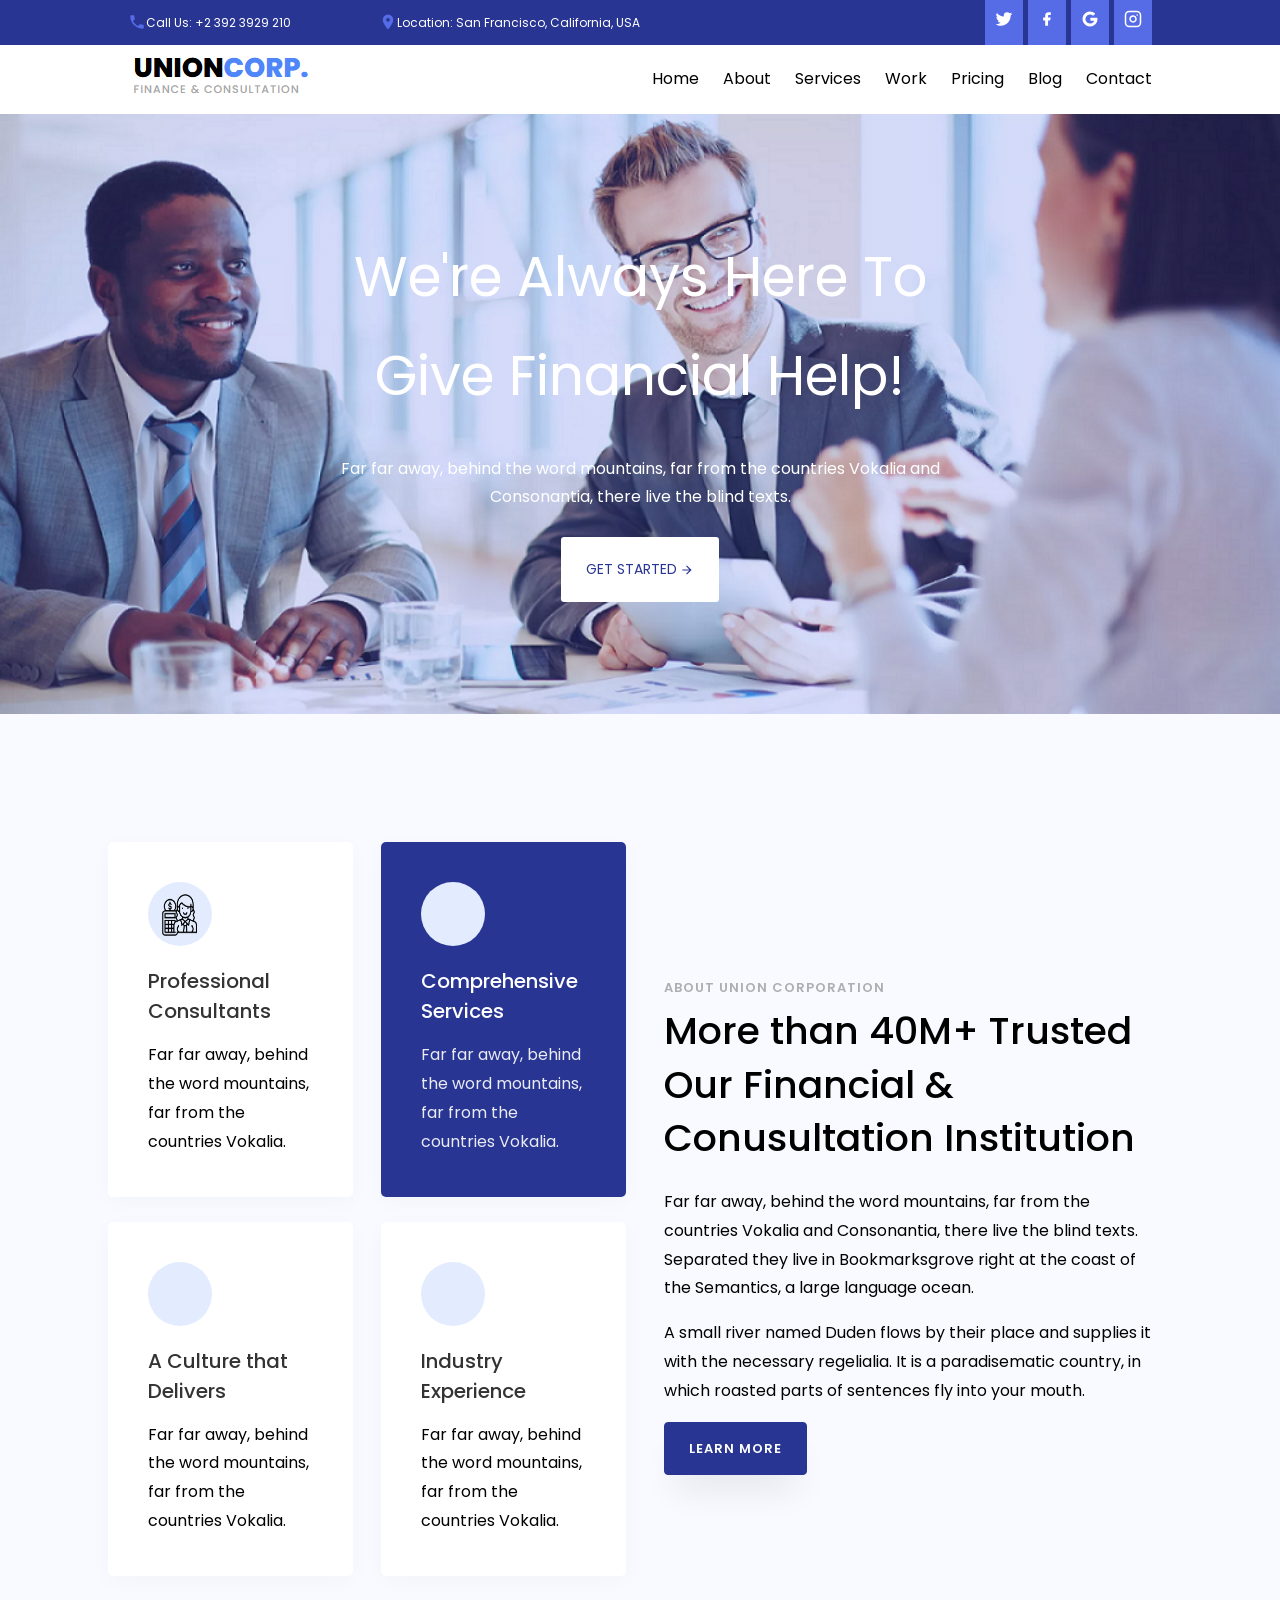
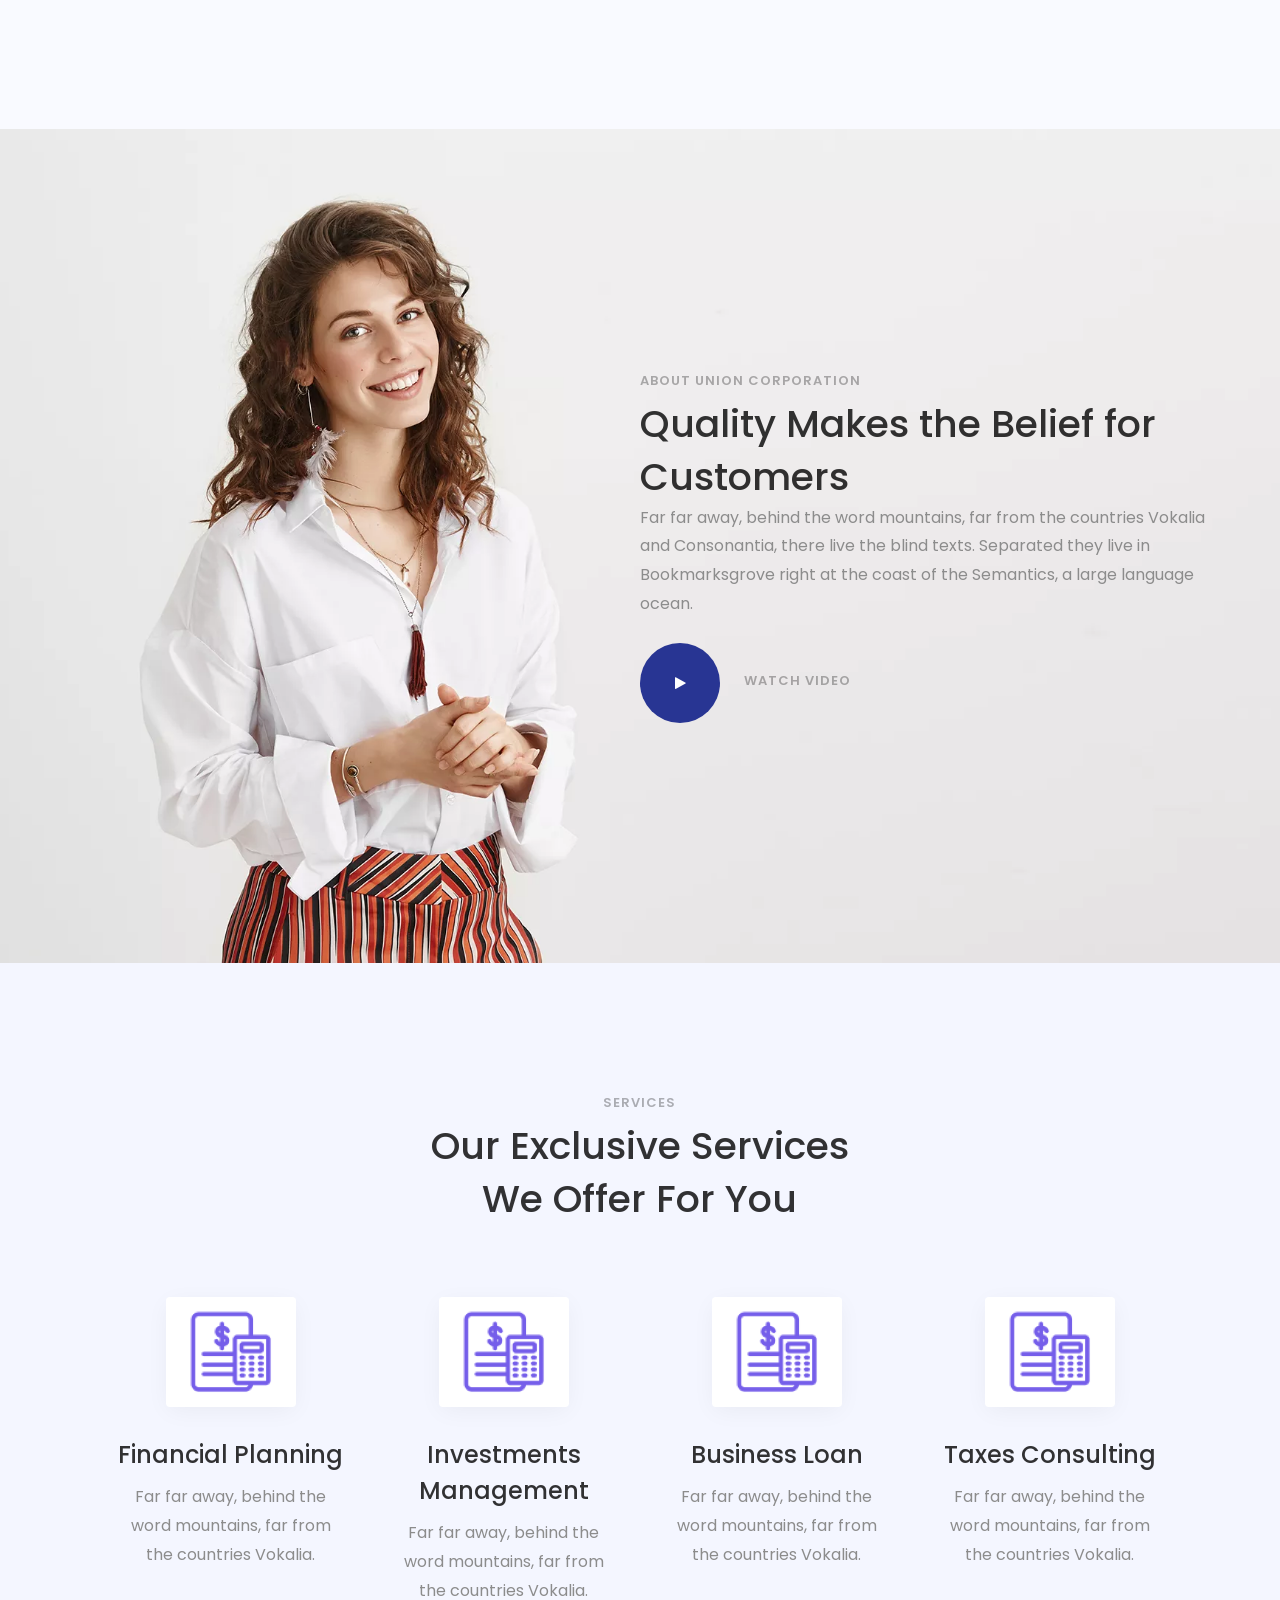
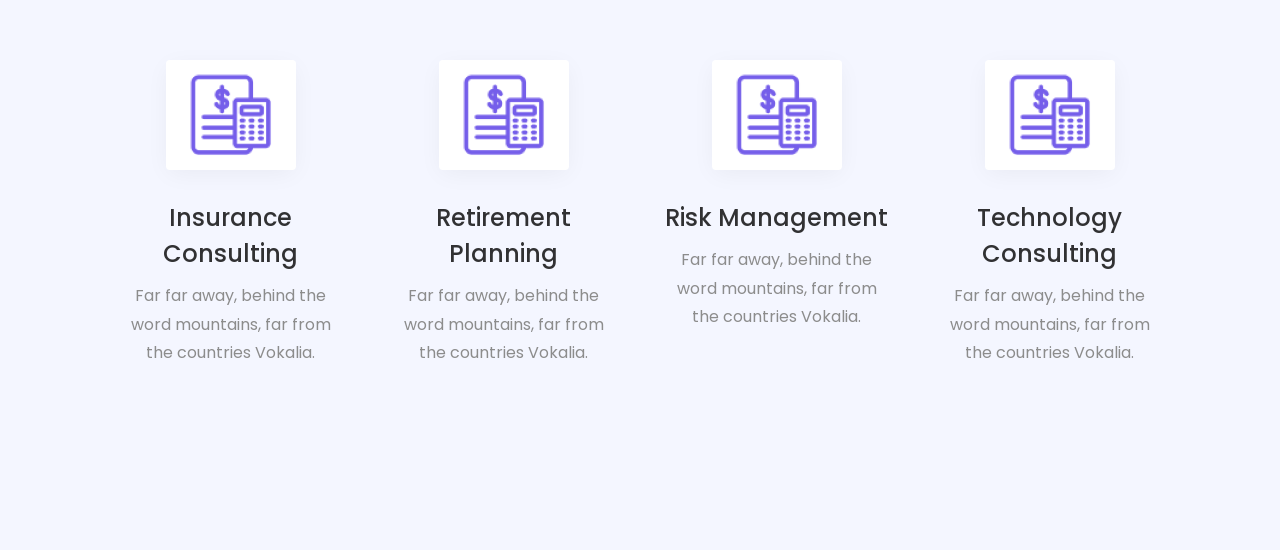
==== designs/index.html @ 739202b2 "Redesigning the css_project" ====
<!DOCTYPE html>
<html lang="en">
  <head>
    <meta charset="UTF-8" />
    <meta name="viewport" content="width=device-width, initial-scale=1.0" />
    <title>CSS Projects</title>
    <link rel="preconnect" href="https://fonts.googleapis.com" />
    <link rel="preconnect" href="https://fonts.gstatic.com" crossorigin />
    <link
      rel="stylesheet"
      href="https://cdnjs.cloudflare.com/ajax/libs/font-awesome/4.7.0/css/font-awesome.min.css" />
    <link
      href="https://fonts.googleapis.com/css2?family=Poppins:ital,wght@0,100;0,200;0,300;0,400;0,500;0,600;0,700;0,800;0,900;1,100;1,200;1,300;1,400;1,500;1,600;1,700;1,800;1,900&display=swap"
      rel="stylesheet" />

    <link rel="stylesheet" href="style.css" />
  </head>
  <body>
    <nav>
      <div class="top-nav">
        <div class="left">
          <span>
            <svg
              xmlns="http://www.w3.org/2000/svg"
              width="1.5em"
              height="1.5em"
              viewBox="0 0 24 24">
              <path
                fill="currentColor"
                d="M6.62 10.79c1.44 2.83 3.76 5.14 6.59 6.59l2.2-2.2c.27-.27.67-.36 1.02-.24c1.12.37 2.33.57 3.57.57c.55 0 1 .45 1 1V20c0 .55-.45 1-1 1c-9.39 0-17-7.61-17-17c0-.55.45-1 1-1h3.5c.55 0 1 .45 1 1c0 1.25.2 2.45.57 3.57c.11.35.03.74-.25 1.02z" />
            </svg>
            <span> Call Us: +2 392 3929 210</span>
          </span>
          <span>
            <svg
              xmlns="http://www.w3.org/2000/svg"
              width="1.5em"
              height="1.5em"
              viewBox="0 0 24 24">
              <path
                fill="currentColor"
                d="M12 11.5A2.5 2.5 0 0 1 9.5 9A2.5 2.5 0 0 1 12 6.5A2.5 2.5 0 0 1 14.5 9a2.5 2.5 0 0 1-2.5 2.5M12 2a7 7 0 0 0-7 7c0 5.25 7 13 7 13s7-7.75 7-13a7 7 0 0 0-7-7" />
            </svg>
            <span> Location: San Francisco, California, USA </span>
          </span>
        </div>
        <div class="right">
          <a href="">
            <svg
              xmlns="http://www.w3.org/2000/svg"
              width="1.5em"
              height="1.5em"
              viewBox="0 0 20 20">
              <path
                fill="currentColor"
                d="M17.316 6.246q.011.244.011.488c0 4.99-3.797 10.742-10.74 10.742c-2.133 0-4.116-.625-5.787-1.697a7.58 7.58 0 0 0 5.588-1.562a3.78 3.78 0 0 1-3.526-2.621a3.86 3.86 0 0 0 1.705-.065a3.78 3.78 0 0 1-3.028-3.703v-.047a3.8 3.8 0 0 0 1.71.473a3.775 3.775 0 0 1-1.168-5.041a10.72 10.72 0 0 0 7.781 3.945a3.8 3.8 0 0 1-.097-.861a3.773 3.773 0 0 1 3.774-3.773a3.77 3.77 0 0 1 2.756 1.191a7.6 7.6 0 0 0 2.397-.916a3.8 3.8 0 0 1-1.66 2.088a7.6 7.6 0 0 0 2.168-.594a7.6 7.6 0 0 1-1.884 1.953" />
            </svg>
          </a>
          <a href=""
            ><svg
              xmlns="http://www.w3.org/2000/svg"
              width="1.5em"
              height="1.5em"
              viewBox="0 0 24 24">
              <path
                fill="currentColor"
                d="M14.2 2.875A4.625 4.625 0 0 0 9.575 7.5v2.575H7.1c-.124 0-.225.1-.225.225v3.4c0 .124.1.225.225.225h2.475V20.9c0 .124.1.225.225.225h3.4c.124 0 .225-.1.225-.225v-6.975h2.497c.103 0 .193-.07.218-.17l.85-3.4a.225.225 0 0 0-.218-.28h-3.347V7.5a.775.775 0 0 1 .775-.775h2.6c.124 0 .225-.1.225-.225V3.1c0-.124-.1-.225-.225-.225z" />
            </svg>
          </a>
          <a href="">
            <svg
              xmlns="http://www.w3.org/2000/svg"
              width="1.5em"
              height="1.5em"
              viewBox="0 0 24 24">
              <path
                fill="currentColor"
                d="M21.999 12.044a9.8 9.8 0 0 1-1.323 5.002a9.8 9.8 0 0 1-3.682 3.628a9.97 9.97 0 0 1-4.951 1.348a10 10 0 0 1-4.972-1.36a10.03 10.03 0 0 1-3.64-3.656A10 10 0 0 1 2 12.044c0-1.758.465-3.485 1.345-5.006a10.03 10.03 0 0 1 3.64-3.656a10 10 0 0 1 4.971-1.36c2.407.01 4.73.886 6.545 2.47a.657.657 0 0 1 0 .96l-1.852 1.856a.656.656 0 0 1-.872 0a6.04 6.04 0 0 0-3.734-1.413a6.04 6.04 0 0 0-5.264 3.053a6.14 6.14 0 0 0-.872 3.096a6.1 6.1 0 0 0 .829 3.042a6.04 6.04 0 0 0 5.306 3.01a6.06 6.06 0 0 0 3.036-.82a6.25 6.25 0 0 0 2.605-3.075h-4.564a.645.645 0 0 1-.646-.658v-2.578a.636.636 0 0 1 .646-.647h8.148a.645.645 0 0 1 .646.539q.096.59.086 1.187" />
            </svg>
          </a>
          <a href="">
            <svg
              xmlns="http://www.w3.org/2000/svg"
              width="1.5em"
              height="1.5em"
              viewBox="0 0 24 24">
              <g
                fill="none"
                stroke="currentColor"
                stroke-linecap="round"
                stroke-linejoin="round"
                stroke-width="2">
                <rect width="20" height="20" x="2" y="2" rx="5" ry="5" />
                <path
                  d="M16 11.37A4 4 0 1 1 12.63 8A4 4 0 0 1 16 11.37m1.5-4.87h.01" />
              </g>
            </svg>
          </a>
        </div>
      </div>
      <div class="bottom-nav">
        <div class="left">
          <img src="finance.png" alt="" />
        </div>
        <div class="rigt">
          <a href="">Home</a>
          <a href="">About</a>
          <a href="">Services</a>
          <a href="">Work</a>
          <a href="">Pricing</a>
          <a href="">Blog</a>
          <a href="">Contact</a>
        </div>
      </div>
    </nav>
    <header>
      <div>
        <h1>
          We're Always Here To <br />
          Give Financial Help!
        </h1>
        <p>
          Far far away, behind the word mountains, far from the countries
          Vokalia and <br />
          Consonantia, there live the blind texts.
        </p>
        <a href="">
          <span>GET STARTED</span>
          <svg
            xmlns="http://www.w3.org/2000/svg"
            width="1em"
            height="1em"
            viewBox="0 0 24 24">
            <path
              fill="currentColor"
              d="M4 11v2h12l-5.5 5.5l1.42 1.42L19.84 12l-7.92-7.92L10.5 5.5L16 11z" />
          </svg>
        </a>
      </div>
    </header>

    <section class="section-1">
      <div class="container">
        <div class="row-section-1">
          <div class="left-container">
            <div class="left-row">
              <div class="services-wrap">
                <div class="services">
                  <div class="icon">
                    <span class="accountant">
                      <img src="./accountant.png" alt="" />
                    </span>
                  </div>
                  <div class="text">
                    <h2>Professional Consultants</h2>
                    <p>
                      Far far away, behind the word mountains, far from the
                      countries Vokalia.
                    </p>
                  </div>
                </div>
              </div>
              <div class="services-wrap">
                <div class="services">
                  <div class="icon">
                    <span class="accountant"></span>
                  </div>
                  <div class="text">
                    <h2>Comprehensive Services</h2>
                    <p>
                      Far far away, behind the word mountains, far from the
                      countries Vokalia.
                    </p>
                  </div>
                </div>
              </div>
              <div class="services-wrap">
                <div class="services">
                  <div class="icon">
                    <span class="accountant"></span>
                  </div>
                  <div class="text">
                    <h2>A Culture that Delivers</h2>
                    <p>
                      Far far away, behind the word mountains, far from the
                      countries Vokalia.
                    </p>
                  </div>
                </div>
              </div>

              <div class="services-wrap">
                <div class="services">
                  <div class="icon">
                    <span class="accountant"></span>
                  </div>
                  <div class="text">
                    <h2>Industry Experience</h2>
                    <p>
                      Far far away, behind the word mountains, far from the
                      countries Vokalia.
                    </p>
                  </div>
                </div>
              </div>
            </div>
          </div>
          <div class="right-container">
            <div class="heading-section-1">
              <span class="subheading"> About Union Corporation </span>
              <h2>
                More than 40M+ Trusted Our Financial & Conusultation Institution
              </h2>
              <p>
                Far far away, behind the word mountains, far from the countries
                Vokalia and Consonantia, there live the blind texts. Separated
                they live in Bookmarksgrove right at the coast of the Semantics,
                a large language ocean.
              </p>
              <p>
                A small river named Duden flows by their place and supplies it
                with the necessary regelialia. It is a paradisematic country, in
                which roasted parts of sentences fly into your mouth.
              </p>
              <p class="mt-4">
                <a class="btn" href="">Learn More</a>
              </p>
            </div>
          </div>
        </div>
      </div>
    </section>

    <section class="section-2" style="background-image: url('./bg_4.jpg.webp')">
      <div class="container">
        <div class="row-section-2">
          <div class="heading-section-2">
            <span>About Union Corporation</span>
            <h2>Quality Makes the Belief for Customers</h2>
            <p>
              Far far away, behind the word mountains, far from the countries
              Vokalia and Consonantia, there live the blind texts. Separated
              they live in Bookmarksgrove right at the coast of the Semantics, a
              large language ocean.
            </p>
            <a href="#">
              <div class="icon">
                <span class="fa fa-play"> </span>
              </div>
              <div class="text ps-4">
                <span>Watch Video</span>
              </div>
            </a>
          </div>
        </div>
      </div>
    </section>

    <section class="section-3">
      <div class="container">
        <div class="row-section-3-up">
          <div class="heading-section-3">
            <span class="subheading">Services</span>
            <h2>Our Exclusive Services We Offer For You</h2>
          </div>
        </div>
        <div class="row-section-3-down">
          <div class="row-div">
            <div class="flow-wrap">
              <div class="icon">
                <span class="flaticon-accounting">
                  <img src="./budget_6623087.png" alt="" />
                </span>
              </div>
              <div class="text">
                <h2>Financial Planning</h2>
                <p>
                  Far far away, behind the word mountains, far from the
                  countries Vokalia.
                </p>
              </div>
            </div>
          </div>

          <div class="row-div">
            <div class="flow-wrap">
              <div class="icon">
                <span class="flaticon-accounting">
                  <img src="./budget_6623087.png" alt="" />
                </span>
              </div>
              <div class="text">
                <h2>Investments Management</h2>
                <p>
                  Far far away, behind the word mountains, far from the
                  countries Vokalia.
                </p>
              </div>
            </div>
          </div>

          <div class="row-div">
            <div class="flow-wrap">
              <div class="icon">
                <span class="flaticon-accounting">
                  <img src="./budget_6623087.png" alt="" />
                </span>
              </div>
              <div class="text">
                <h2>Business Loan</h2>
                <p>
                  Far far away, behind the word mountains, far from the
                  countries Vokalia.
                </p>
              </div>
            </div>
          </div>

          <div class="row-div">
            <div class="flow-wrap">
              <div class="icon">
                <span class="flaticon-accounting">
                  <img src="./budget_6623087.png" alt="" />
                </span>
              </div>
              <div class="text">
                <h2>Taxes Consulting</h2>
                <p>
                  Far far away, behind the word mountains, far from the
                  countries Vokalia.
                </p>
              </div>
            </div>
          </div>

          <div class="row-div">
            <div class="flow-wrap">
              <div class="icon">
                <span class="flaticon-accounting">
                  <img src="./budget_6623087.png" alt="" />
                </span>
              </div>
              <div class="text">
                <h2>Insurance Consulting</h2>
                <p>
                  Far far away, behind the word mountains, far from the
                  countries Vokalia.
                </p>
              </div>
            </div>
          </div>

          <div class="row-div">
            <div class="flow-wrap">
              <div class="icon">
                <span class="flaticon-accounting">
                  <img src="./budget_6623087.png" alt="" />
                </span>
              </div>
              <div class="text">
                <h2>Retirement Planning</h2>
                <p>
                  Far far away, behind the word mountains, far from the
                  countries Vokalia.
                </p>
              </div>
            </div>
          </div>

          <div class="row-div">
            <div class="flow-wrap">
              <div class="icon">
                <span class="flaticon-accounting">
                  <img src="./budget_6623087.png" alt="" />
                </span>
              </div>
              <div class="text">
                <h2>Risk Management</h2>
                <p>
                  Far far away, behind the word mountains, far from the
                  countries Vokalia.
                </p>
              </div>
            </div>
          </div>

          <div class="row-div">
            <div class="flow-wrap">
              <div class="icon">
                <span class="flaticon-accounting">
                  <img src="./budget_6623087.png" alt="" />
                </span>
              </div>
              <div class="text">
                <h2>Technology Consulting</h2>
                <p>
                  Far far away, behind the word mountains, far from the
                  countries Vokalia.
                </p>
              </div>
            </div>
          </div>
        </div>
      </div>
    </section>
  </body>
</html>
---- designs/style.css ----
:root {
  --primary-color: #283593;
  --white-color: #fff;
  --secondary-color: rgb(86, 108, 231);
  --light-color: rgba(255, 255, 255, 0.9);
}

* {
  padding: 0px;
  margin: 0px;
  box-sizing: border-box;
}

body {
  font-family: 'Poppins', sans-serif;
  /* background: #f9faff; */
  font-size: 16px;
  line-height: 1.8;
  font-weight: 400;
}

.top-nav {
  background-color: var(--primary-color);
  color: var(--white-color);
  padding-top: 20px;
  padding: 0px 10%;
  display: flex;
  align-items: center;
  font-size: 12px;
  justify-content: space-between;
}

.top-nav a {
  color: var(--white-color);
  background-color: var(--secondary-color);
  padding: 10px;
  margin-left: 5px;
}

.top-nav .left,
.top-nav .right {
  flex: 1;
}

.top-nav span {
  display: flex;
  align-items: center;
}

.top-nav .left {
  display: flex;
  align-items: center;
  justify-content: space-between;
}

.top-nav .left span svg {
  color: var(--secondary-color);
}

.top-nav .right {
  display: flex;
  justify-content: right;
}

.bottom-nav {
  display: flex;
  align-items: center;
  justify-content: space-between;
  padding: 0px 10%;
}

.bottom-nav a {
  text-decoration: none;
  color: black;
  margin-left: 20px;
  display: inline-block;
  transition: all 0.3s ease-out;
}

.bottom-nav a:hover {
  color: var(--secondary-color);
  transform: rotate(6deg);
}

header {
  background-image: linear-gradient(
      rgba(86, 108, 231, 0.25),
      rgba(86, 108, 231, 0.25)
    ),
    url(./bg.png);
  background-size: cover;
  background-repeat: no-repeat;
  background-position: center;
  height: 600px;
  display: flex;
  align-items: center;
  justify-content: center;
}

header div {
  text-align: center;
  color: var(--white-color);
}

header div h1 {
  font-size: 55px;
  font-weight: 400;
}

header div p {
  margin-top: 30px;
  margin-bottom: 25px;
}

header div a {
  background-color: var(--white-color);
  text-decoration: none;
  color: var(--primary-color);
  padding: 20px 25px;
  display: inline-flex;
  align-items: center;
  font-size: 14px;
  border-radius: 3px;
  gap: 3px;
  justify-content: center;
}

/*Global Styles*/
.container {
  width: 100%;
  max-width: 1140px;
  margin-right: auto;
  margin-left: auto;
}

/*--------------------SECTION 2------------------------------*/

.section-1 {
  padding: 8em 0;
  position: relative;
  width: 100%;
  overflow-x: hidden;
  background-color: #f9faff;
}

/* Container here specified in the global Styles */

.row-section-1 {
  display: flex;
  flex-wrap: wrap;
  /* justify-content: space-between; */
  margin-top: 0;
  margin-right: 1.5rem;
  margin-left: 1.5rem;
}

.right-container {
  display: flex;
  /* flex: 1; */
  flex: 0 0 auto;
  width: 50%;
  align-items: center;
  padding-right: 1.5rem;
  padding-left: 1.5rem;
  margin-top: 1.5rem;
}

.heading-section-1 {
  padding-top: 3rem;
  padding-bottom: 3rem;
  margin-top: 3rem;
  margin-bottom: 3rem;
}

.heading-section-1 .subheading {
  font-size: 13px;
  display: block;
  margin-bottom: 5px;
  color: rgba(0, 0, 0, 0.3);
  font-weight: 600;
  text-transform: uppercase;
  letter-spacing: 1px;
}

.heading-section-1 h2 {
  font-size: 38px;
  font-weight: 500;
  line-height: 1.4;
  margin-bottom: 1.5rem;
}

.heading-section-1 p {
  margin-top: 0;
  margin-bottom: 1rem;
}

.heading-section-1 p .mt-4 {
  margin-bottom: 1rem;
  margin-top: 1.5rem;
}

.btn {
  background: var(--primary-color);
  border: 1px solid var(--primary-color);
  color: var(--white-color);
  cursor: pointer;
  border-radius: 4px;
  box-shadow: 0px 24px 36px -11px rgba(0, 0, 0, 0.09);
  font-size: 13px;
  font-weight: 600;
  text-transform: uppercase;
  letter-spacing: 1px;
  padding-top: 1rem;
  padding-bottom: 1rem;
  padding-right: 1.5rem;
  padding-left: 1.5rem;
  display: inline-block;
  line-height: 1.5;
  text-align: center;
  text-decoration: none;
  vertical-align: middle;
  transition: color 0.15s ease-in-out, background-color 0.15s ease-in-out,
    border-color 0.15s ease-in-out, box-shadow 0.15s ease-in-out,
    -webkit-box-shadow 0.15s ease-in-out;
}

.btn:hover {
  text-decoration: none;
  outline: none;
  box-shadow: none;
}

.left-container {
  flex: 0 0 auto;
  width: 50%;
  /* flex: 1; */
  transition-delay: 0.1s;
  opacity: 1;
  transform: translateZ(0);
  transition-duration: 1s;
  transition-timing-function: ease;
  transition-property: opacity, transform;
  align-items: stretch;
  display: flex;
}

.left-row {
  display: flex;
  flex-wrap: wrap;
}

.services-wrap {
  position: relative;
  margin-bottom: 25px;
  flex: 0 0 auto;
  width: 50%;
  align-items: stretch;
  display: flex;
  max-width: 100%;
  padding-right: 0.9rem;
  padding-left: 0.9rem;
  margin-top: 0px;
}

.services-wrap .services {
  padding: 40px;
  display: block;
  width: 100%;
  margin-bottom: 0px;
  border-radius: 5px;
  box-shadow: 0px 5px 25px -2px rgba(0, 0, 0, 0.03);
  background: var(--white-color);
  transition: all 0.3s ease;
}

.row-section-1 .services-wrap:nth-child(2) .services {
  background: var(--primary-color);
}

.row-section-1 .services-wrap:nth-child(2) .services .text {
  color: var(--light-color);
}

.row-section-1 .services-wrap:nth-child(2) .services .text h2 {
  color: var(--white-color);
}

/*============The Hover Effects=================*/
.services-wrap .services:hover {
  background: var(--primary-color);
  box-shadow: 0px 5px 25px -2px rgba(0, 0, 0, 0.18);
}

.services:hover .text {
  color: var(--light-color);
}

.services:hover .text h2 {
  color: var(--white-color) !important;
}

.services-wrap .services .icon span img {
  position: absolute;
  font-size: 40px;
  width: 45px;
  height: 45px;
  top: 50%;
  left: 50%;
  transform: translate(-50%, -50%);
}

.services-wrap .services .icon {
  margin-bottom: 20px;
  width: 64px;
  height: 64px;
  border-radius: 50%;
  background: #e3ecfe;
  position: relative;
  margin-left: 0;
}

.services .icon {
  margin: 0 auto;
}

.services .text {
  width: 100%;
}

.services-wrap .services .text h2 {
  font-size: 20px;
  font-weight: 500;
  font-family: 'Poppins', Arial, sans-serif;
  margin-bottom: 15px;
  line-height: 1.5;
  color: rgba(0, 0, 0, 0.8);
}

/*----------------------SECTION-2-------------------------------------*/
.section-2 {
  background-size: cover;
  background-repeat: no-repeat;
  background-position: center center;
  padding: 15em 0;
  position: relative;
  width: 100%;
  overflow-x: hidden;
}

/* Container here specified in the global Styles */

.row-section-2 {
  max-width: 100%;
  display: flex;
  flex-wrap: wrap;
  justify-content: flex-end;
}

.heading-section-2 {
  flex: 0 0 auto;
  width: 50%;
}

.heading-section-2 span {
  font-size: 13px;
  display: block;
  margin-bottom: 5px;
  color: rgba(0, 0, 0, 0.3);
  font-weight: 600;
  text-transform: uppercase;
  letter-spacing: 1px;
}

.heading-section-2 h2 {
  font-size: 38px;
  font-weight: 500;
  line-height: 1.4;
  color: rgba(0, 0, 0, 0.8);
}

.heading-section-2 p {
  font-size: 16px;
  line-height: 1.8;
  font-weight: 400;
  color: #8c8c8c;
}

.heading-section-2 a {
  padding-top: 1.5rem;
  align-items: center;
  display: flex;
  transition: 0.3s all ease;
  color: var(--primary-color);
  text-decoration: none;
}

.heading-section-2 a .icon {
  width: 80px;
  height: 80px;
  background: var(--primary-color);
  border-radius: 50%;
  position: relative;
  animation: pulse 2s infinite;
}

@keyframes pulse {
  0% {
    transform: scale(1);
    opacity: 1;
    box-shadow: 0 0 0 0 rgba(79, 134, 249, 0.7);
  }
  50% {
    transform: scale(1.2);
    opacity: 0.7;
    box-shadow: 0 0 0 15px rgba(79, 134, 249, 0);
  }
  100% {
    transform: scale(1);
    opacity: 1;
    box-shadow: 0 0 0 0 rgba(79, 134, 249, 0);
  }
}

.heading-section-2 a .icon span {
  position: absolute;
  top: 50%;
  left: 50%;
  transform: translate(-50%, -50%);
  color: var(--white-color);
}

.fa {
  display: inline-block;
  font: normal;
  font-size: inherit;
  text-rendering: auto;
}

.fa-play::before {
  content: '\f04b';
}

.ps-4 {
  padding-left: 1.5rem;
}

/*------------------SECTION 3--------------------*/

.section-3 {
  padding: 8em 0;
  position: relative;
  width: 100%;
  overflow-x: hidden;
  background: #f4f6ff;
}

/* Container here specified in the global Styles */
.row-section-3-up {
  justify-content: center;
  display: flex;
  flex-wrap: wrap;
  margin-top: 0;
  margin-right: 1.5rem;
  margin-left: 1.5rem;
}

.heading-section-3 {
  opacity: 1;
  transform: translateZ(0);
  transition-timing-function: ease;
  transition-property: opacity, transform;
  text-align: center;
  margin-bottom: 3rem;
  flex: 0 0 auto;
  width: 43.66667%;
  max-width: 100%;
  padding-right: 1.5rem;
  padding-left: 1.5rem;
  margin-top: 0;
}

.heading-section-3 .subheading {
  font-size: 13px;
  display: block;
  margin-bottom: 5px;
  color: rgba(0, 0, 0, 0.3);
  font-weight: 600;
  text-transform: uppercase;
  letter-spacing: 1px;
}

.heading-section-3 h2 {
  font-size: 38px;
  font-weight: 500;
  line-height: 1.4;
  margin-bottom: 1.5rem;
  color: rgba(0, 0, 0, 0.8);
}

.row-section-3-down {
  justify-content: center;
  display: flex;
  flex-wrap: wrap;
  margin-top: 0;
  margin-right: 1.5rem;
  margin-left: 1.5rem;
  /* display: grid;
  grid-template-columns: repeat(4, 1fr);
  grid-column-gap: 30px;
  grid-row-gap: 60px; */
  /* grid-template-columns: repeat(auto-fit, minmax(200px, 1fr));
  grid-column-gap: 45px;
  grid-row-gap: 45px; */
}

.row-section-3-down .row-div {
  transition-delay: 0.1s;
  transform: translateZ(0);
  opacity: 1;
  transition-duration: 1s;
  transition-timing-function: ease;
  transition-property: opacity, transform;
  flex: 0 0 auto;
  width: 25%;
  max-width: 100%;
  padding-right: 1.5rem;
  padding-left: 1.5rem;
  margin-top: 0;
  align-items: stretch;
  text-align: center;
  display: flex;
}

.row-section-3-down .row-div .flow-wrap {
  transition: all 0.3s ease;
  width: 100%;
  position: relative;
  margin-bottom: 30px;
  z-index: 0;
}

.row-div .icon {
  width: 130px;
  height: 110px;
  background: var(--white-color);
  margin: 0 auto;
  margin-bottom: 0px;
  margin-bottom: 30px;
  border-radius: 4px;
  position: relative;
  box-shadow: 0px 5px 25px -2px rgba(0, 0, 0, 0.05);
}

.row-div .icon span img {
  font-size: 70px;
  line-height: 1.2;
  color: var(--primary-color);
  position: absolute;
  top: 50%;
  left: 50%;
  transform: translate(-50%, -50%);
}

.row-div .text {
  width: 100%;
  text-align: center;
  font-size: 16px;
  line-height: 1.8;
  font-weight: 400;
  color: #8c8c8c;
}

.row-div .text h2 {
  font-size: 24px;
  font-weight: 500;
  margin-bottom: 10px;
  font-family: 'Poppins', Arial, sans-serif;
  line-height: 1.5;
  color: rgba(0, 0, 0, 0.8);
}

.row-div .text p {
  margin-bottom: 1.5rem;
}
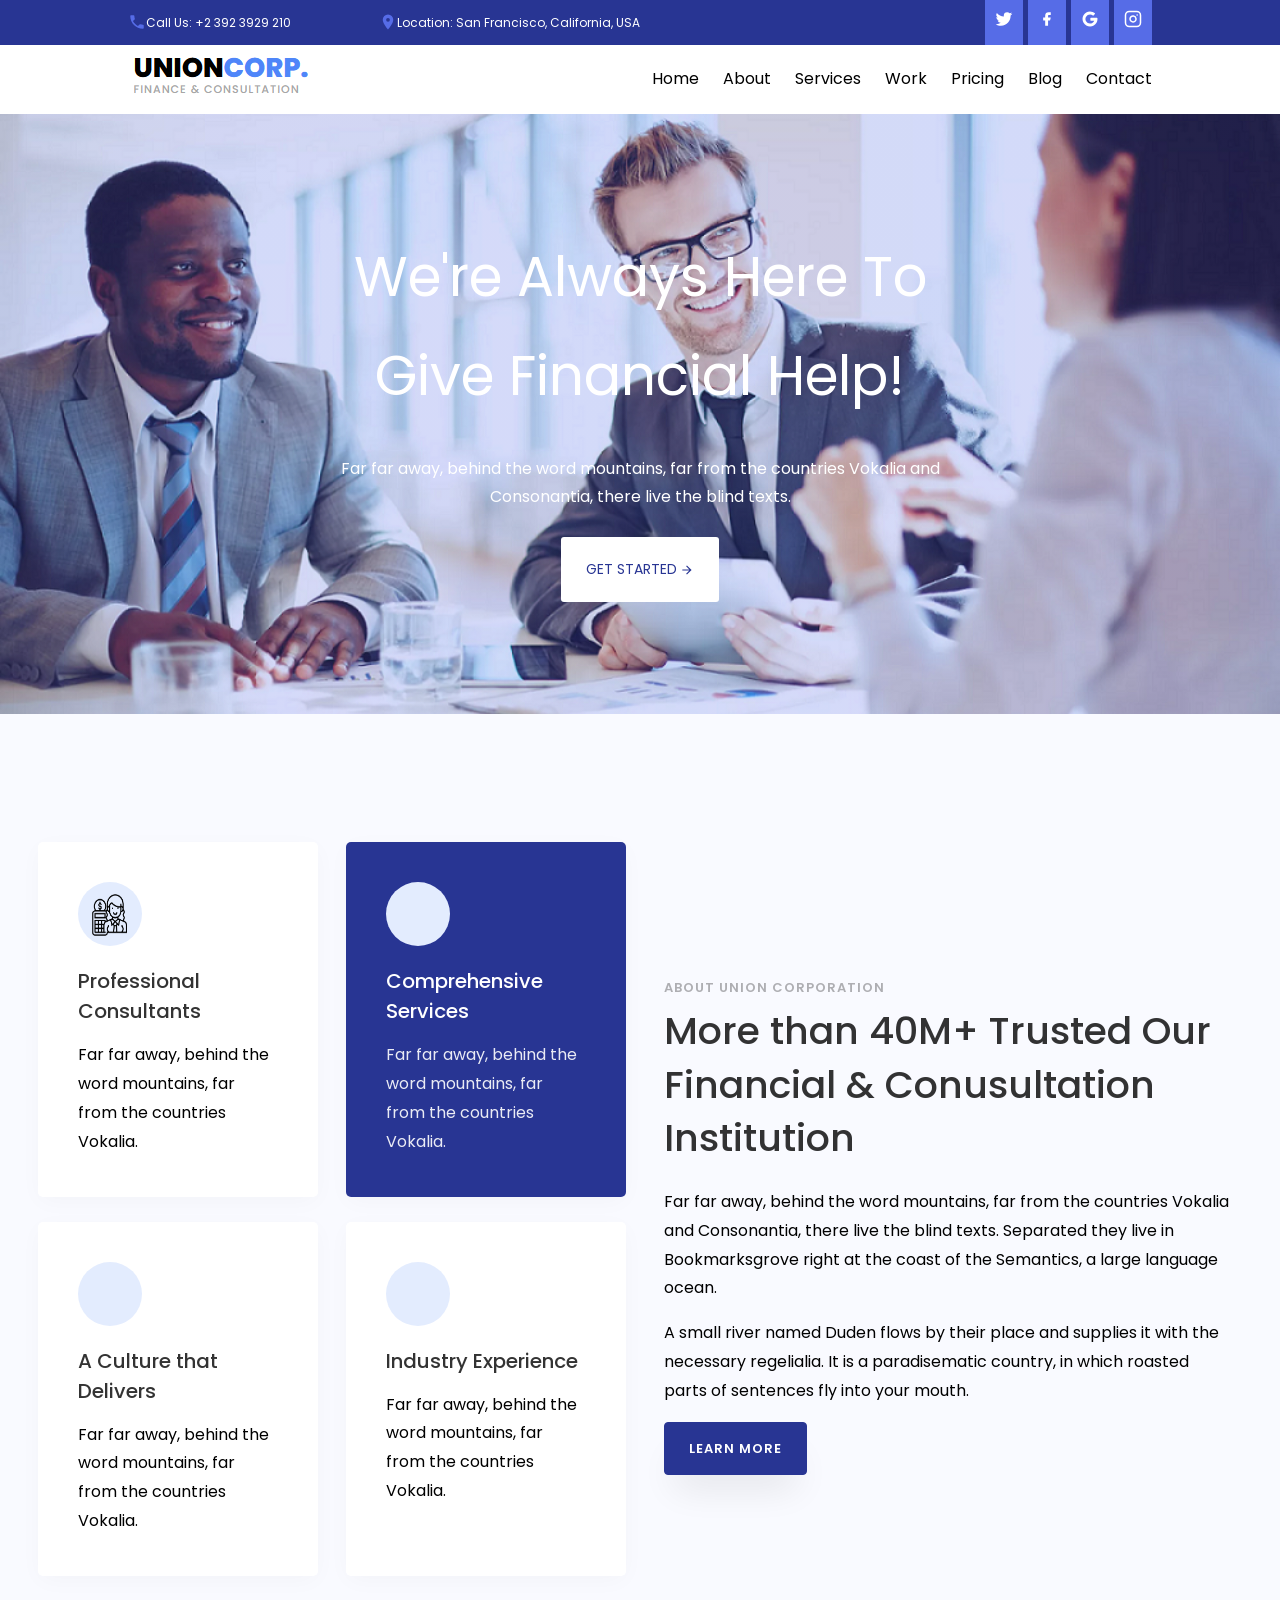
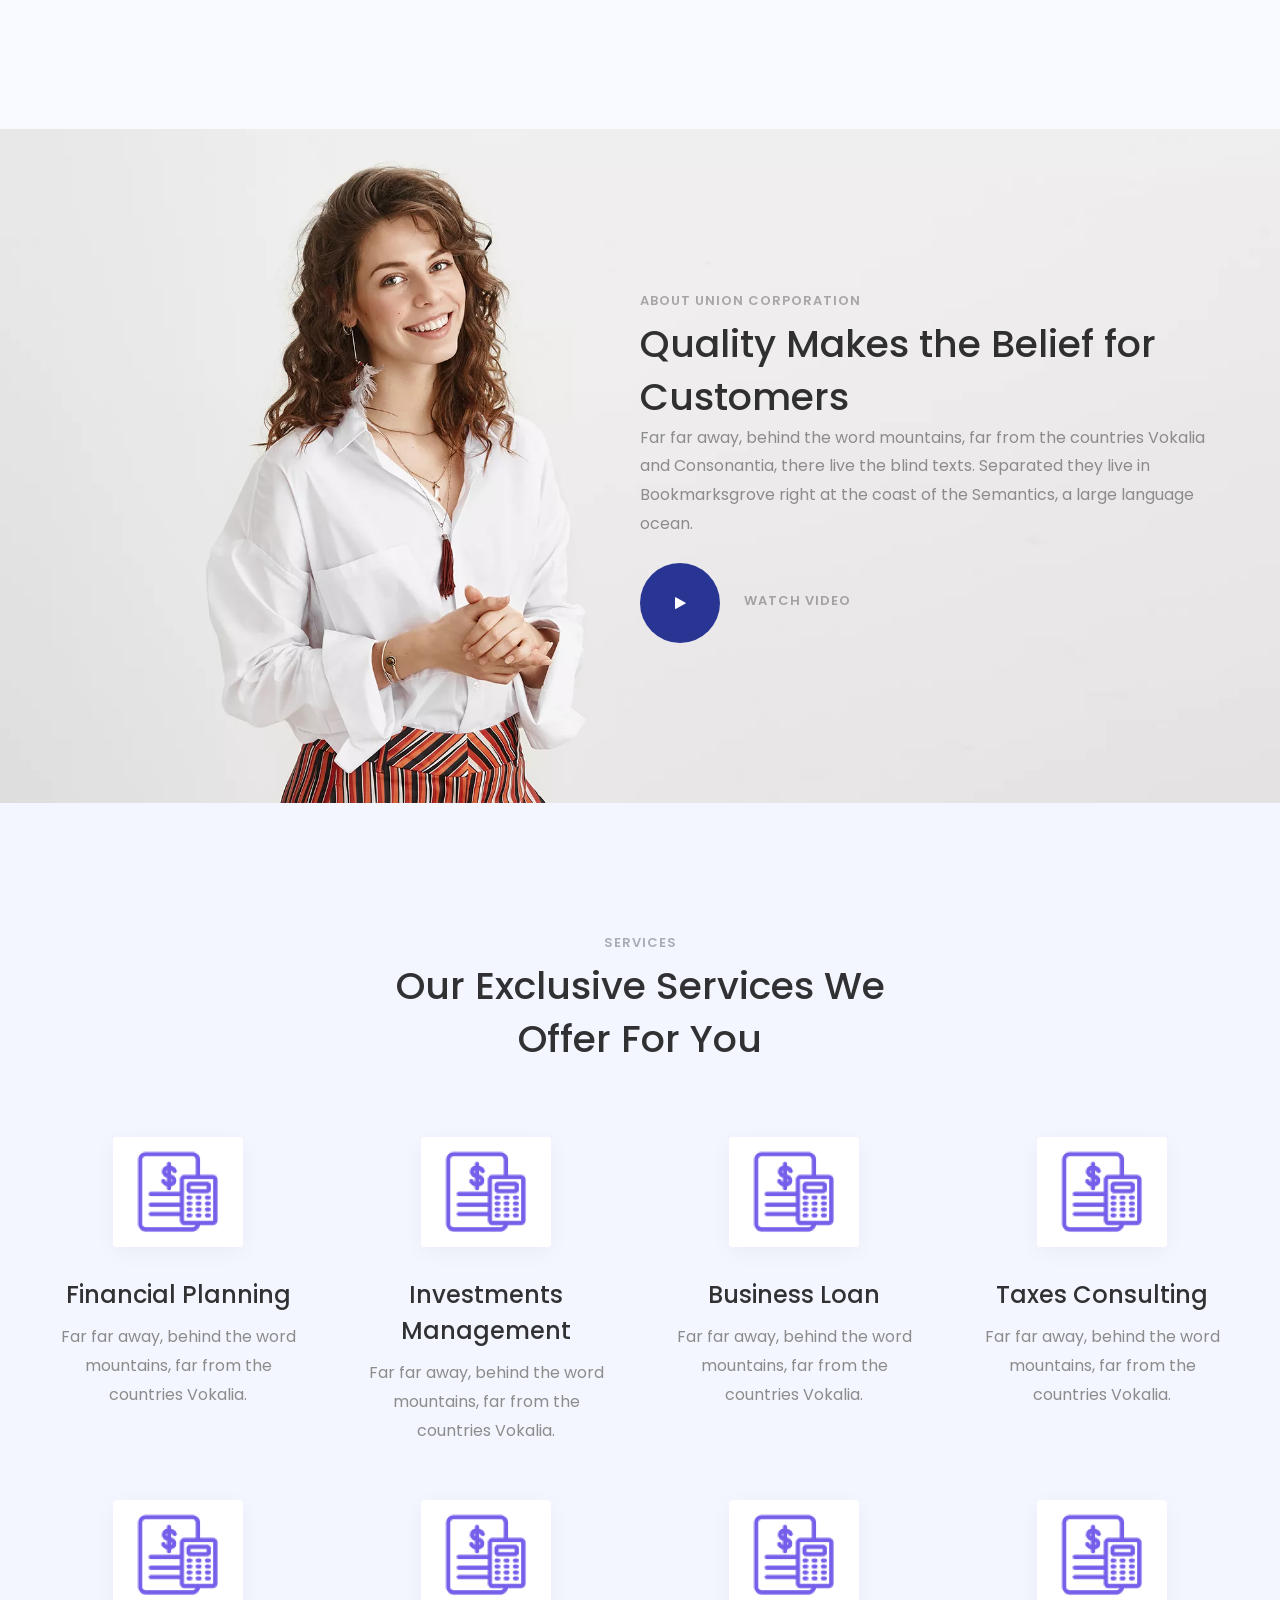
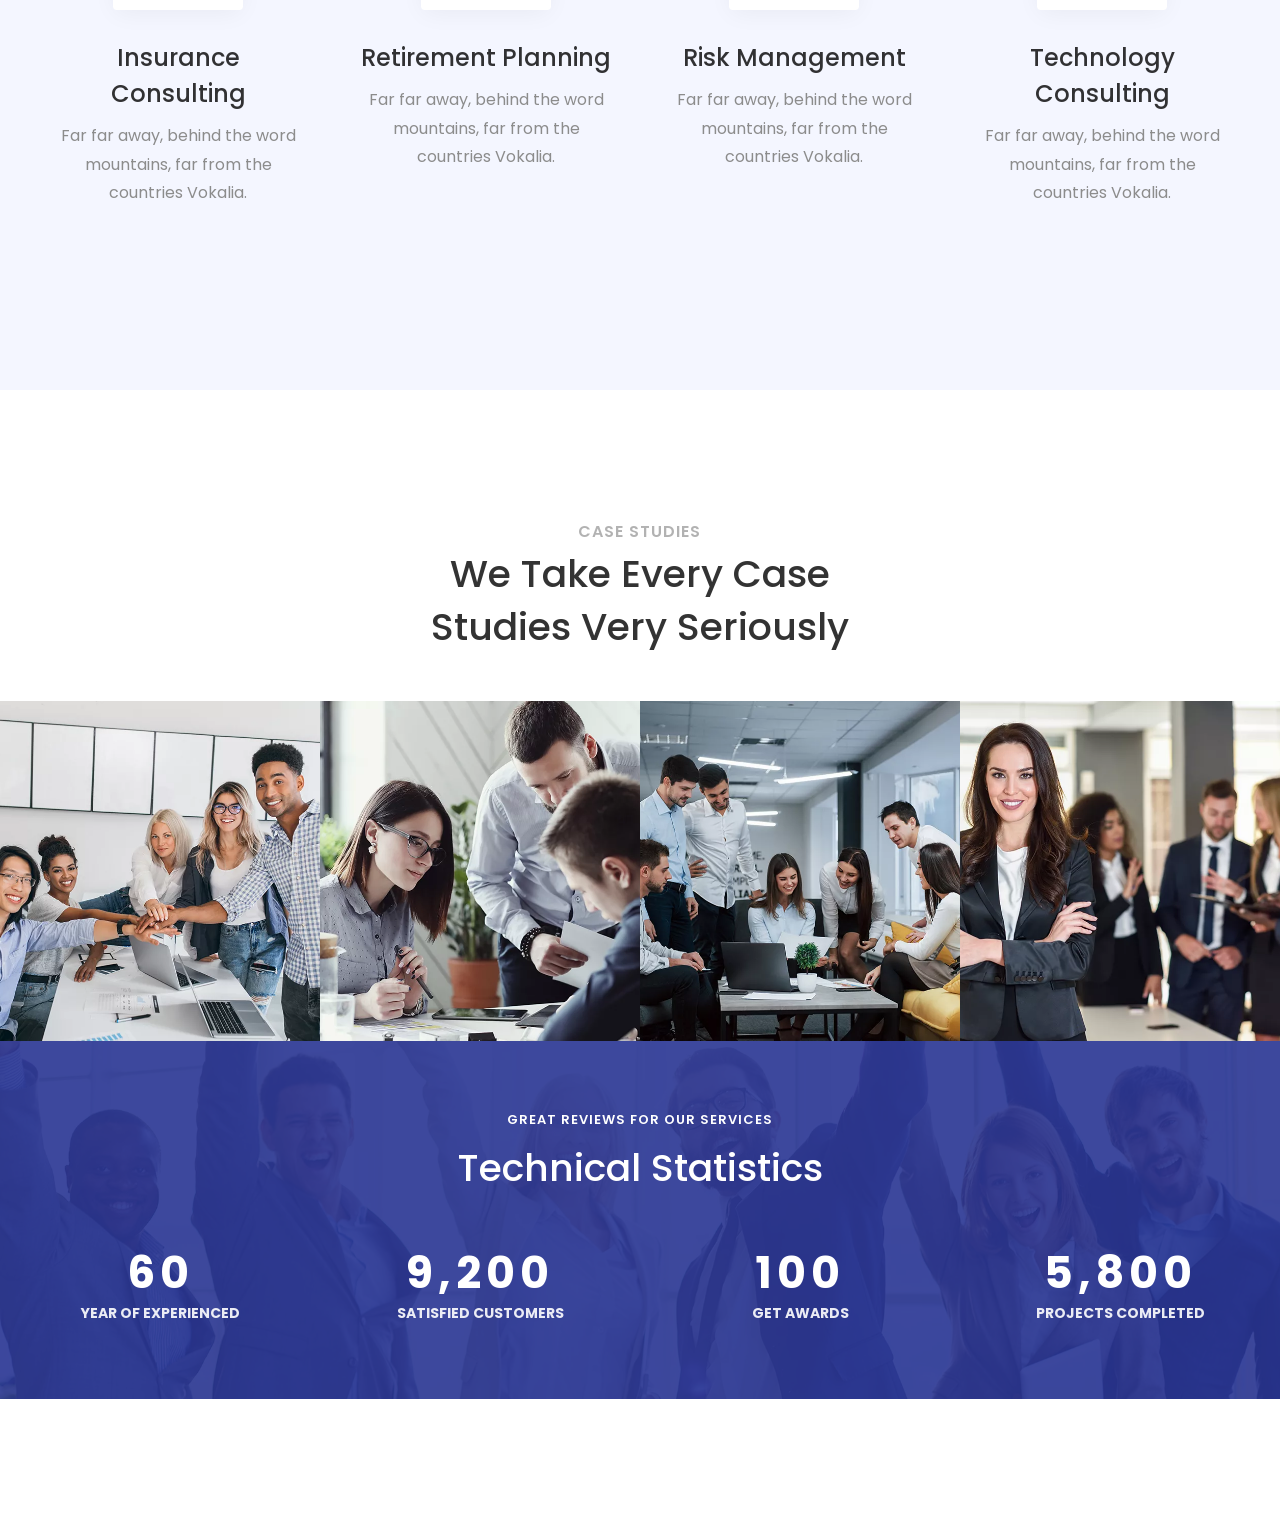
==== commit 9d3958ac: "All class files and folders" ====
--- a/designs/index.html
+++ b/designs/index.html
@@ -403,5 +403,110 @@
         </div>
       </div>
     </section>
+
+    <section class="section-4">
+      <div class="container">
+        <div class="row-section-4-1">
+          <div class="heading-section-4">
+            <span class="subheading">Case Studies</span>
+            <h2>We Take Every Case Studies Very Seriously</h2>
+          </div>
+        </div>
+        <div class="row-section-4-2">
+          <div class="gallery">
+            <a
+              href="./img-4/gallery-1.jpg.webp"
+              class="gallery-wrap"
+              style="background-image: url('./img-4/gallery-1.jpg.webp')">
+              <div class="icon-search">
+                <span class="fa fa-search"></span>
+              </div>
+              <div class="text">
+                <h2>Business Finance Consulting</h2>
+              </div>
+            </a>
+          </div>
+
+          <div class="gallery">
+            <a
+              href="./img-4/gallery-2.jpg.webp"
+              class="gallery-wrap"
+              style="background-image: url('./img-4/gallery-2.jpg.webp')">
+              <div class="icon-search">
+                <span class="fa fa-search"></span>
+              </div>
+              <div class="text">
+                <h2>Business Finance Consulting</h2>
+              </div>
+            </a>
+          </div>
+
+          <div class="gallery">
+            <a
+              href="./img-4/gallery-3.jpg.webp"
+              class="gallery-wrap"
+              style="background-image: url('./img-4/gallery-3.jpg.webp')">
+              <div class="icon-search">
+                <span class="fa fa-search"></span>
+              </div>
+              <div class="text">
+                <h2>Business Finance Consulting</h2>
+              </div>
+            </a>
+          </div>
+
+          <div class="gallery">
+            <a
+              href="./img-4/gallery-4.jpg.webp"
+              class="gallery-wrap"
+              style="background-image: url('./img-4/gallery-4.jpg.webp')">
+              <div class="icon-search">
+                <span class="fa fa-search"></span>
+              </div>
+              <div class="text">
+                <h2>Business Finance Consulting</h2>
+              </div>
+            </a>
+          </div>
+        </div>
+        <div
+          class="row-section-4-3"
+          style="background-image: url('./bg_3.jpg.webp')">
+          <div class="heading-section-4-3">
+            <span class="subheading">Great Reviews for our services</span>
+            <h2>Technical Statistics</h2>
+          </div>
+          <div class="statistics">
+            <div class="stats">
+              <h2 class="number">
+                <span class="countup">60</span>
+              </h2>
+              <span class="caption">Year of Experienced</span>
+            </div>
+
+            <div class="stats">
+              <h2 class="number">
+                <span class="countup">9,200</span>
+              </h2>
+              <span class="caption">Satisfied Customers</span>
+            </div>
+
+            <div class="stats">
+              <h2 class="number">
+                <span class="countup">100</span>
+              </h2>
+              <span class="caption">Get Awards</span>
+            </div>
+
+            <div class="stats">
+              <h2 class="number">
+                <span class="countup">5,800</span>
+              </h2>
+              <span class="caption">Projects Completed</span>
+            </div>
+          </div>
+        </div>
+      </div>
+    </section>
   </body>
 </html>
--- a/designs/style.css
+++ b/designs/style.css
@@ -3,6 +3,8 @@
   --white-color: #fff;
   --secondary-color: rgb(86, 108, 231);
   --light-color: rgba(255, 255, 255, 0.9);
+  --color-heading: rgba(0, 0, 0, 0.3);
+  --color-heading-h2: rgba(0, 0, 0, 0.8);
 }
 
 * {
@@ -13,11 +15,12 @@
 
 body {
   font-family: 'Poppins', sans-serif;
-  /* background: #f9faff; */
   font-size: 16px;
   line-height: 1.8;
   font-weight: 400;
 }
+
+/*============NAV SECTION==============*/
 
 .top-nav {
   background-color: var(--primary-color);
@@ -125,15 +128,7 @@
   justify-content: center;
 }
 
-/*Global Styles*/
-.container {
-  width: 100%;
-  max-width: 1140px;
-  margin-right: auto;
-  margin-left: auto;
-}
-
-/*--------------------SECTION 2------------------------------*/
+/*=============SECTION 1===============*/
 
 .section-1 {
   padding: 8em 0;
@@ -142,8 +137,6 @@
   overflow-x: hidden;
   background-color: #f9faff;
 }
-
-/* Container here specified in the global Styles */
 
 .row-section-1 {
   display: flex;
@@ -176,7 +169,7 @@
   font-size: 13px;
   display: block;
   margin-bottom: 5px;
-  color: rgba(0, 0, 0, 0.3);
+  color: var(--color-heading);
   font-weight: 600;
   text-transform: uppercase;
   letter-spacing: 1px;
@@ -187,6 +180,7 @@
   font-weight: 500;
   line-height: 1.4;
   margin-bottom: 1.5rem;
+  color: var(--color-heading-h2);
 }
 
 .heading-section-1 p {
@@ -295,6 +289,10 @@
   color: var(--light-color);
 }
 
+.services:hover .icon {
+  background: var(--primary-color);
+}
+
 .services:hover .text h2 {
   color: var(--white-color) !important;
 }
@@ -336,24 +334,32 @@
   color: rgba(0, 0, 0, 0.8);
 }
 
-/*----------------------SECTION-2-------------------------------------*/
+/*=============SECTION-2==============*/
 .section-2 {
   background-size: cover;
   background-repeat: no-repeat;
   background-position: center center;
-  padding: 15em 0;
+  padding: 10em 0;
   position: relative;
   width: 100%;
   overflow-x: hidden;
 }
 
-/* Container here specified in the global Styles */
+.section-2 .container {
+  width: 100%;
+  padding-right: 1.5rem;
+  padding-left: 1.5rem;
+  margin-right: auto;
+  margin-left: auto;
+}
 
 .row-section-2 {
   max-width: 100%;
   display: flex;
   flex-wrap: wrap;
   justify-content: flex-end;
+  margin-right: 1.5rem;
+  margin-left: 1.5rem;
 }
 
 .heading-section-2 {
@@ -365,7 +371,7 @@
   font-size: 13px;
   display: block;
   margin-bottom: 5px;
-  color: rgba(0, 0, 0, 0.3);
+  color: var(--color-heading);
   font-weight: 600;
   text-transform: uppercase;
   letter-spacing: 1px;
@@ -375,7 +381,7 @@
   font-size: 38px;
   font-weight: 500;
   line-height: 1.4;
-  color: rgba(0, 0, 0, 0.8);
+  color: var(--color-heading-h2);
 }
 
 .heading-section-2 p {
@@ -444,7 +450,7 @@
   padding-left: 1.5rem;
 }
 
-/*------------------SECTION 3--------------------*/
+/*=================SECTION 3================*/
 
 .section-3 {
   padding: 8em 0;
@@ -455,6 +461,7 @@
 }
 
 /* Container here specified in the global Styles */
+
 .row-section-3-up {
   justify-content: center;
   display: flex;
@@ -483,7 +490,7 @@
   font-size: 13px;
   display: block;
   margin-bottom: 5px;
-  color: rgba(0, 0, 0, 0.3);
+  color: var(--color-heading);
   font-weight: 600;
   text-transform: uppercase;
   letter-spacing: 1px;
@@ -494,7 +501,7 @@
   font-weight: 500;
   line-height: 1.4;
   margin-bottom: 1.5rem;
-  color: rgba(0, 0, 0, 0.8);
+  color: var(--color-heading-h2);
 }
 
 .row-section-3-down {
@@ -582,3 +589,211 @@
 .row-div .text p {
   margin-bottom: 1.5rem;
 }
+
+/*===========SECTION 4============*/
+
+.section-4 {
+  padding: 8em 0;
+  position: relative;
+  width: 100%;
+  overflow-x: hidden;
+}
+
+.row-section-4-1 {
+  display: flex;
+  align-items: stretch;
+  justify-content: center;
+  flex-wrap: wrap;
+  margin-top: 0;
+  margin-right: 1.5rem;
+  margin-left: 1.5rem;
+}
+
+.row-section-4-1 .heading-section-4 {
+  flex: 0 0 auto;
+  width: 41.6666%;
+  max-width: 100%;
+  text-align: center;
+  margin-bottom: 3rem;
+}
+
+.heading-section-4 .subheading {
+  font-family: 13px;
+  text-transform: uppercase;
+  letter-spacing: 1px;
+  font-weight: 600;
+  color: var(--color-heading);
+  margin-bottom: 5px;
+}
+
+.heading-section-4 h2 {
+  font-size: 38px;
+  font-weight: 500;
+  line-height: 1.4;
+  color: var(--color-heading-h2);
+}
+
+.row-section-4-2 {
+  display: flex;
+  flex-wrap: wrap;
+  max-width: 100%;
+  /* padding-right: 1.5rem;
+  padding-left: 1.5rem; */
+  margin: 0;
+}
+
+.row-section-4-2 .gallery {
+  flex: 0 0 auto;
+  width: 25%;
+  max-width: 100%;
+  /* padding-right: 1.5rem;
+  padding-left: 1.5rem;
+  margin-top: 0; */
+}
+
+.row-section-4-2 .gallery a {
+  height: 340px;
+  width: 500px;
+  max-width: 100%;
+  position: relative;
+  background-size: cover;
+  background-repeat: no-repeat;
+  background-position: center center;
+  text-decoration: none;
+  transition: 0.3s all ease;
+  z-index: 0;
+  display: flex;
+  align-items: flex-end;
+  justify-content: center;
+}
+
+.row-section-4-2 .gallery a::after {
+  position: absolute;
+  top: 0;
+  left: 0;
+  right: 0;
+  bottom: 0;
+  content: '';
+  z-index: -1;
+  background: #000000;
+  opacity: 0;
+  transition: all 0.3s ease;
+}
+
+.row-section-4-2 .gallery a:hover::after {
+  opacity: 0.3;
+}
+
+.row-section-4-2 .gallery a .icon-search {
+  position: absolute;
+  top: 0;
+  right: 0;
+  width: 40px;
+  height: 40px;
+  background: var(--secondary-color);
+  border-radius: 4px;
+  opacity: 0;
+  transition: all 0.3s ease;
+  align-items: center;
+  justify-content: center;
+  display: flex;
+}
+
+.row-section-4-2 .gallery a:hover .icon-search {
+  opacity: 1;
+}
+
+.gallery a .icon-search span {
+  color: var(--white-color);
+}
+
+.gallery a .text {
+  padding: 20px;
+  text-align: left;
+  transition: all 0.3s ease;
+  opacity: 0;
+}
+
+.row-section-4-2 .gallery a:hover .text {
+  opacity: 1;
+}
+
+.gallery a .text h2 {
+  font-weight: 500;
+  color: var(--white-color);
+  font-size: 24px;
+  line-height: 1.5;
+}
+
+/*==========Section-4-3==========*/
+.row-section-4-3 {
+  background-position: center center;
+  background-repeat: no-repeat;
+  background-size: cover;
+  position: relative;
+  display: flex;
+  align-items: stretch;
+  justify-content: center;
+  flex-direction: column;
+  padding-bottom: 3rem;
+  flex-wrap: wrap;
+}
+
+.row-section-4-3::after {
+  position: absolute;
+  top: 0;
+  bottom: 0;
+  right: 0;
+  left: 0;
+  content: '';
+  background: rgba(40, 53, 147, 0.9);
+}
+
+.heading-section-4-3 {
+  text-align: center;
+  margin-bottom: 3rem;
+  margin-top: 4rem;
+  color: var(--white-color);
+  z-index: 1;
+}
+
+.heading-section-4-3 .subheading {
+  font-size: 13px;
+  text-transform: uppercase;
+  letter-spacing: 1px;
+  font-weight: 600;
+  margin-bottom: 5px;
+}
+
+.heading-section-4-3 h2 {
+  font-size: 38px;
+  font-weight: 500;
+}
+
+.row-section-4-3 .statistics {
+  z-index: 2;
+  display: flex;
+  flex-wrap: wrap;
+}
+
+.row-section-4-3 .statistics .stats {
+  flex: 0 0 auto;
+  width: 25%;
+  text-align: center;
+}
+
+.stats .number .countup {
+  font-size: 44px;
+  font-weight: 700;
+  color: var(--white-color);
+  line-height: 1;
+  letter-spacing: 5px;
+}
+
+.stats .caption {
+  font-weight: 700;
+  font-size: 14px;
+  display: block;
+  color: var(--light-color);
+  text-transform: uppercase;
+}
